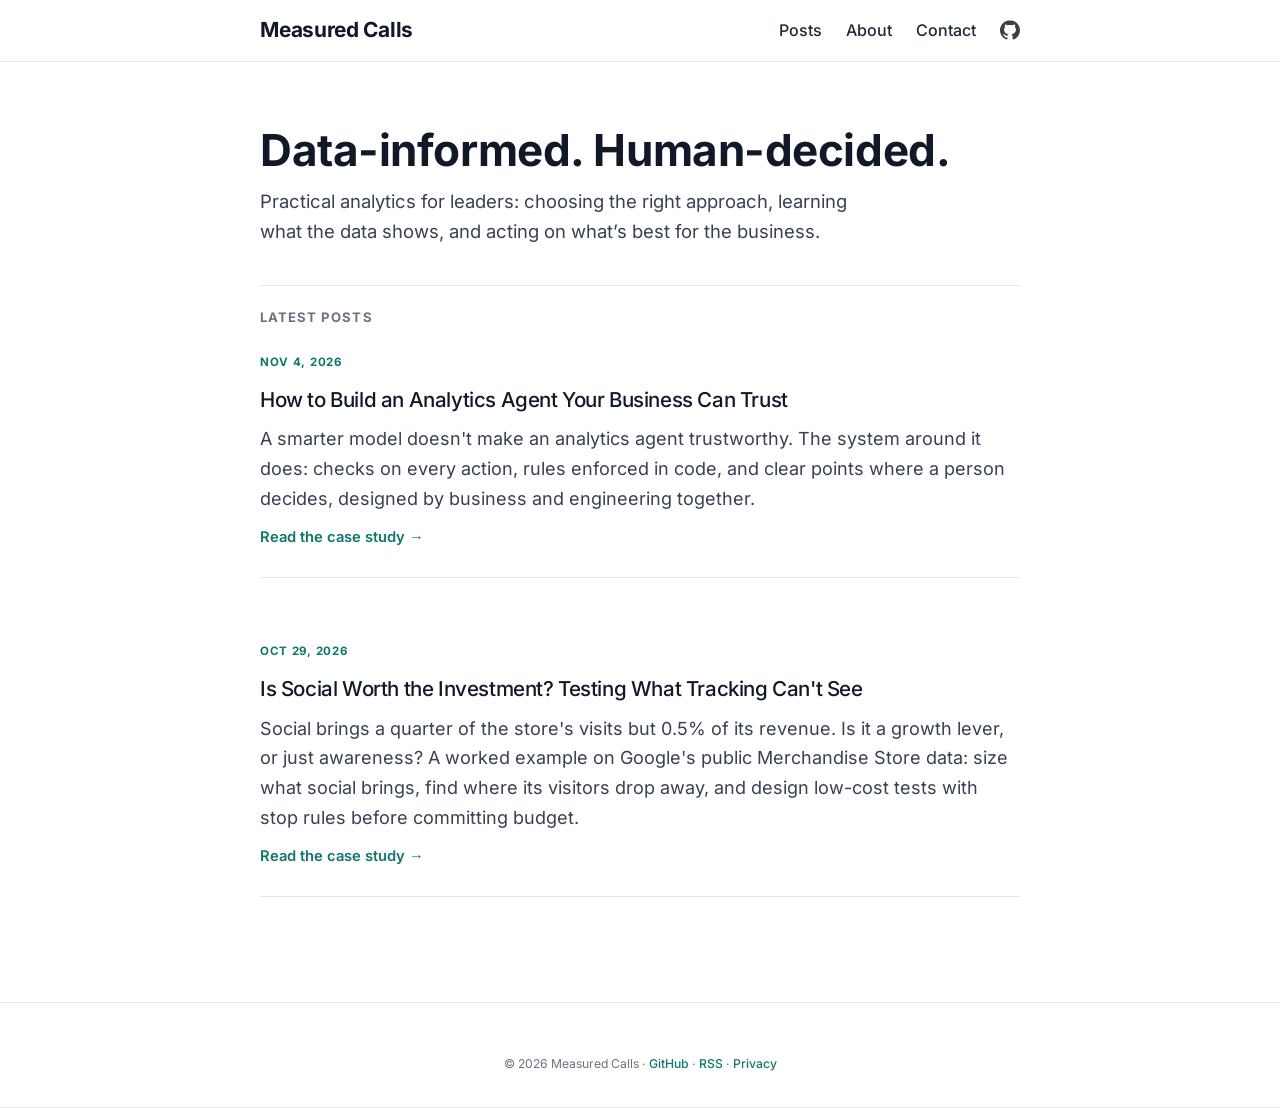
==== index.html @ 53e9ac72 "Release snapshot: 2026-11-05T15:10:46Z" ====
<!DOCTYPE html>
<html lang="en"><head>
  <meta charset="utf-8">
  <meta http-equiv="X-UA-Compatible" content="IE=edge">
  <meta name="viewport" content="width=device-width, initial-scale=1"><!-- Begin Jekyll SEO tag v2.7.1 -->
<title>Measured Calls | Data-informed, human-decided. Practical analytics for leaders: choosing the right approach, learning what the data shows, and acting on what’s best for the business.</title>
<meta name="generator" content="Jekyll v3.9.0" />
<meta property="og:title" content="Measured Calls" />
<meta name="author" content="" />
<meta property="og:locale" content="en_US" />
<meta name="description" content="Data-informed, human-decided. Practical analytics for leaders: choosing the right approach, learning what the data shows, and acting on what’s best for the business." />
<meta property="og:description" content="Data-informed, human-decided. Practical analytics for leaders: choosing the right approach, learning what the data shows, and acting on what’s best for the business." />
<link rel="canonical" href="https://measuredcallshq.github.io/" />
<meta property="og:url" content="https://measuredcallshq.github.io/" />
<meta property="og:site_name" content="Measured Calls" />
<meta name="twitter:card" content="summary" />
<meta property="twitter:title" content="Measured Calls" />
<script type="application/ld+json">
{"url":"https://measuredcallshq.github.io/","name":"Measured Calls","headline":"Measured Calls","sameAs":["https://github.com/measuredcallshq"],"description":"Data-informed, human-decided. Practical analytics for leaders: choosing the right approach, learning what the data shows, and acting on what’s best for the business.","author":{"@type":"Person","name":""},"@type":"WebSite","@context":"https://schema.org"}</script>
<!-- End Jekyll SEO tag -->
<link rel="stylesheet" href="/assets/main.css"><link type="application/atom+xml" rel="alternate" href="https://measuredcallshq.github.io/feed.xml" title="Measured Calls" /><script defer src="https://cloud.umami.is/script.js" data-website-id="e03cd52a-4199-4e36-b0c2-2d3a0d339734"></script>


</head>
<body><header class="site-header" role="banner">

  <div class="wrapper">
    <a class="site-title" rel="author" href="/">Measured Calls</a><nav class="site-nav">
      <a class="page-link" href="/#case-studies">Posts</a>
      <a class="page-link" href="/about/">About</a>
      <a class="page-link" href="/contact/">Contact</a>
      <a class="page-link nav-github" href="https://github.com/measuredcallshq/measuredcallshq.github.io" aria-label="View the source on GitHub">
        <img class="nav-github-icon" src="/assets/img/icons/github.svg" alt="" width="20" height="20">
      </a>
    </nav>
  </div>
</header>
<main class="page-content" aria-label="Content">
      <div class="wrapper">
        <div class="home"><section class="hero" id="intro">
      <h1 id="data-informed-human-decided">Data-informed. Human-decided.</h1>

<p>Practical analytics for leaders: choosing the right approach, learning what the data shows, and acting on what’s best for the business.</p>

    </section><section class="case-studies" id="case-studies">
      <h2 class="section-label">Latest posts</h2>
      <ul class="post-list"><li><span class="post-meta">Nov 4, 2026</span>
          <h3>
            <a class="post-link" href="/analytics-agent-your-business-can-trust/">
              How to Build an Analytics Agent Your Business Can Trust
            </a>
          </h3><p class="post-excerpt">A smarter model doesn't make an analytics agent trustworthy. The system around it does: checks on every action, rules enforced in code, and clear points where a person decides, designed by business and engineering together.</p><a class="read-more" href="/analytics-agent-your-business-can-trust/">Read the case study &rarr;</a>
        </li><li><span class="post-meta">Oct 29, 2026</span>
          <h3>
            <a class="post-link" href="/social-traffic-conversion-case-study/">
              Is Social Worth the Investment? Testing What Tracking Can&#39;t See
            </a>
          </h3><p class="post-excerpt">Social brings a quarter of the store's visits but 0.5% of its revenue. Is it a growth lever, or just awareness? A worked example on Google's public Merchandise Store data: size what social brings, find where its visitors drop away, and design low-cost tests with stop rules before committing budget.</p><a class="read-more" href="/social-traffic-conversion-case-study/">Read the case study &rarr;</a>
        </li></ul>
    </section></div>

      </div>
    </main><footer class="site-footer h-card">
  <data class="u-url" href="/"></data>

  <div class="wrapper"><span class="footer-copyright">&copy; 2026 Measured Calls
      · <a href="https://github.com/measuredcallshq">GitHub</a>
      · <a href="/feed.xml">RSS</a>
      · <a href="/privacy/">Privacy</a></span>
  </div>

</footer>
</body>

</html>
---- assets/main.css ----
@font-face { font-family: "Inter"; font-style: normal; font-weight: 400 800; font-display: swap; src: url("/assets/fonts/inter-var-latin.woff2") format("woff2"); }
/** Reset some basic elements */
body, h1, h2, h3, h4, h5, h6, p, blockquote, pre, hr, dl, dd, ol, ul, figure { margin: 0; padding: 0; }

/** Basic styling */
body { font: 400 18px/1.65 "Inter", -apple-system, BlinkMacSystemFont, "Segoe UI", Roboto, Helvetica, Arial, sans-serif; color: #1f2937; background-color: #ffffff; -webkit-text-size-adjust: 100%; -webkit-font-feature-settings: "kern" 1; -moz-font-feature-settings: "kern" 1; -o-font-feature-settings: "kern" 1; font-feature-settings: "kern" 1; font-kerning: normal; display: flex; min-height: 100vh; flex-direction: column; }

/** Set `margin-bottom` to maintain vertical rhythm */
h1, h2, h3, h4, h5, h6, p, blockquote, pre, ul, ol, dl, figure, .highlight { margin-bottom: 15px; }

/** `main` element */
main { display: block; /* Default value of `display` of `main` element is 'inline' in IE 11. */ }

/** Images */
img { max-width: 100%; vertical-align: middle; }

/** Figures */
figure > img { display: block; }

figcaption { font-size: 15.75px; }

/** Lists */
ul, ol { margin-left: 30px; }

li > ul, li > ol { margin-bottom: 0; }

/** Headings */
h1, h2, h3, h4, h5, h6 { font-weight: 400; }

/** Links */
a { color: #0f766e; text-decoration: none; }
a:visited { color: #06322f; }
a:hover { color: #1f2937; text-decoration: underline; }
.social-media-list a:hover { text-decoration: none; }
.social-media-list a:hover .username { text-decoration: underline; }

/** Blockquotes */
blockquote { color: #6b7280; border-left: 4px solid #eceef1; padding-left: 15px; font-size: 20.25px; letter-spacing: -1px; font-style: italic; }
blockquote > :last-child { margin-bottom: 0; }

/** Code formatting */
pre, code { font-size: 16.875px; border: 1px solid #eceef1; border-radius: 3px; background-color: #eef; }

code { padding: 1px 5px; }

pre { padding: 8px 12px; overflow-x: auto; }
pre > code { border: 0; padding-right: 0; padding-left: 0; }

/** Wrapper */
.wrapper { max-width: -webkit-calc(760px - (30px * 2)); max-width: calc(760px - (30px * 2)); margin-right: auto; margin-left: auto; padding-right: 30px; padding-left: 30px; }
@media screen and (max-width: 800px) { .wrapper { max-width: -webkit-calc(760px - (30px)); max-width: calc(760px - (30px)); padding-right: 15px; padding-left: 15px; } }

/** Clearfix */
.wrapper:after, .footer-col-wrapper:after { content: ""; display: table; clear: both; }

/** Icons */
.svg-icon { width: 16px; height: 16px; display: inline-block; fill: #6b7280; padding-right: 5px; vertical-align: text-top; }

.social-media-list li + li { padding-top: 5px; }

/** Tables */
table { margin-bottom: 30px; width: 100%; text-align: left; color: #405572; border-collapse: collapse; border: 1px solid #eceef1; }
table tr:nth-child(even) { background-color: #fefefe; }
table th, table td { padding: 10px 15px; }
table th { background-color: #f5f6f7; border: 1px solid #e0e3e8; border-bottom-color: #c9ced7; }
table td { border: 1px solid #eceef1; }

/** Site header */
.site-header { border-top: 5px solid #374151; border-bottom: 1px solid #eceef1; min-height: 55.95px; position: relative; }

.site-title { font-size: 29.25px; font-weight: 300; line-height: 66.825px; letter-spacing: -1px; margin-bottom: 0; float: left; }
.site-title, .site-title:visited { color: #374151; }

.site-nav { float: right; line-height: 66.825px; }
.site-nav .nav-trigger { display: none; }
.site-nav .menu-icon { display: none; }
.site-nav .page-link { color: #1f2937; line-height: 1.65; }
.site-nav .page-link:not(:last-child) { margin-right: 20px; }
@media screen and (max-width: 600px) { .site-nav { position: absolute; top: 9px; right: 15px; background-color: #ffffff; border: 1px solid #eceef1; border-radius: 5px; text-align: right; }
  .site-nav label[for="nav-trigger"] { display: block; float: right; width: 36px; height: 36px; z-index: 2; cursor: pointer; }
  .site-nav .menu-icon { display: block; float: right; width: 36px; height: 26px; line-height: 0; padding-top: 10px; text-align: center; }
  .site-nav .menu-icon > svg { fill: #374151; }
  .site-nav input ~ .trigger { clear: both; display: none; }
  .site-nav input:checked ~ .trigger { display: block; padding-bottom: 5px; }
  .site-nav .page-link { display: block; padding: 5px 10px; margin-left: 20px; }
  .site-nav .page-link:not(:last-child) { margin-right: 0; } }

/** Site footer */
.site-footer { border-top: 1px solid #eceef1; padding: 30px 0; }

.footer-heading { font-size: 20.25px; margin-bottom: 15px; }

.contact-list, .social-media-list { list-style: none; margin-left: 0; }

.footer-col-wrapper { font-size: 16.875px; color: #6b7280; margin-left: -15px; }

.footer-col { float: left; margin-bottom: 15px; padding-left: 15px; }

.footer-col-1 { width: -webkit-calc(35% - (30px / 2)); width: calc(35% - (30px / 2)); }

.footer-col-2 { width: -webkit-calc(20% - (30px / 2)); width: calc(20% - (30px / 2)); }

.footer-col-3 { width: -webkit-calc(45% - (30px / 2)); width: calc(45% - (30px / 2)); }

@media screen and (max-width: 800px) { .footer-col-1, .footer-col-2 { width: -webkit-calc(50% - (30px / 2)); width: calc(50% - (30px / 2)); }
  .footer-col-3 { width: -webkit-calc(100% - (30px / 2)); width: calc(100% - (30px / 2)); } }
@media screen and (max-width: 600px) { .footer-col { float: none; width: -webkit-calc(100% - (30px / 2)); width: calc(100% - (30px / 2)); } }
/** Page content */
.page-content { padding: 30px 0; flex: 1; }

.page-heading { font-size: 36px; }

.post-list-heading { font-size: 31.5px; }

.post-list { margin-left: 0; list-style: none; }
.post-list > li { margin-bottom: 30px; }

.post-meta { font-size: 15.75px; color: #6b7280; }

.post-link { display: block; font-size: 27px; }

/** Posts */
.post-header { margin-bottom: 30px; }

.post-title { font-size: 47.25px; letter-spacing: -1px; line-height: 1; }
@media screen and (max-width: 800px) { .post-title { font-size: 40.5px; } }

.post-content { margin-bottom: 30px; }
.post-content h2 { font-size: 36px; }
@media screen and (max-width: 800px) { .post-content h2 { font-size: 31.5px; } }
.post-content h3 { font-size: 29.25px; }
@media screen and (max-width: 800px) { .post-content h3 { font-size: 24.75px; } }
.post-content h4 { font-size: 22.5px; }
@media screen and (max-width: 800px) { .post-content h4 { font-size: 20.25px; } }

/** Syntax highlighting styles */
.highlight { background: #fff; }
.highlighter-rouge .highlight { background: #eef; }
.highlight .c { color: #998; font-style: italic; }
.highlight .err { color: #a61717; background-color: #e3d2d2; }
.highlight .k { font-weight: bold; }
.highlight .o { font-weight: bold; }
.highlight .cm { color: #998; font-style: italic; }
.highlight .cp { color: #999; font-weight: bold; }
.highlight .c1 { color: #998; font-style: italic; }
.highlight .cs { color: #999; font-weight: bold; font-style: italic; }
.highlight .gd { color: #000; background-color: #fdd; }
.highlight .gd .x { color: #000; background-color: #faa; }
.highlight .ge { font-style: italic; }
.highlight .gr { color: #a00; }
.highlight .gh { color: #999; }
.highlight .gi { color: #000; background-color: #dfd; }
.highlight .gi .x { color: #000; background-color: #afa; }
.highlight .go { color: #888; }
.highlight .gp { color: #555; }
.highlight .gs { font-weight: bold; }
.highlight .gu { color: #aaa; }
.highlight .gt { color: #a00; }
.highlight .kc { font-weight: bold; }
.highlight .kd { font-weight: bold; }
.highlight .kp { font-weight: bold; }
.highlight .kr { font-weight: bold; }
.highlight .kt { color: #458; font-weight: bold; }
.highlight .m { color: #099; }
.highlight .s { color: #d14; }
.highlight .na { color: #008080; }
.highlight .nb { color: #0086B3; }
.highlight .nc { color: #458; font-weight: bold; }
.highlight .no { color: #008080; }
.highlight .ni { color: #800080; }
.highlight .ne { color: #900; font-weight: bold; }
.highlight .nf { color: #900; font-weight: bold; }
.highlight .nn { color: #555; }
.highlight .nt { color: #000080; }
.highlight .nv { color: #008080; }
.highlight .ow { font-weight: bold; }
.highlight .w { color: #bbb; }
.highlight .mf { color: #099; }
.highlight .mh { color: #099; }
.highlight .mi { color: #099; }
.highlight .mo { color: #099; }
.highlight .sb { color: #d14; }
.highlight .sc { color: #d14; }
.highlight .sd { color: #d14; }
.highlight .s2 { color: #d14; }
.highlight .se { color: #d14; }
.highlight .sh { color: #d14; }
.highlight .si { color: #d14; }
.highlight .sx { color: #d14; }
.highlight .sr { color: #009926; }
.highlight .s1 { color: #d14; }
.highlight .ss { color: #990073; }
.highlight .bp { color: #999; }
.highlight .vc { color: #008080; }
.highlight .vg { color: #008080; }
.highlight .vi { color: #008080; }
.highlight .il { color: #099; }

body { background-color: #ffffff; }

.wrapper { max-width: clamp(0px, 100% - 60px, 760px); }

h1, h2, h3, h4 { font-weight: 700; letter-spacing: -0.02em; color: #111827; }

h2 { margin-top: 39px; padding-top: 18px; border-top: 1px solid #e5e7eb; font-size: 1.35em; }

h3 { margin-top: 27px; font-size: 1.12em; color: #1f2937; }

strong { color: #111827; font-weight: 600; }

a { color: #0f766e; font-weight: 500; }
a:visited { color: #0f766e; }
a:hover { color: #111827; text-decoration: underline; }

.site-header { position: sticky; top: 0; z-index: 30; background: #ffffff; border-top: none; border-bottom: 1px solid #e5e7eb; min-height: auto; padding: 20px 0; }
.site-header .wrapper { display: flex; align-items: center; justify-content: space-between; }
.site-header .wrapper::after { content: none; }

.site-title { display: inline-block; float: none; font-weight: 700; font-size: 1.3rem; line-height: 1; letter-spacing: -0.01em; color: #111827 !important; }
.site-title:hover { text-decoration: none; color: #0f766e; }

.site-nav { float: none; display: flex; align-items: center; line-height: 1; }
.site-nav .page-link { display: inline-block; color: #1f2937; font-weight: 500; font-size: 1rem; line-height: 1; }
.site-nav .page-link:not(:last-child) { margin-right: 24px; }
.site-nav .page-link:hover { color: #0f766e; text-decoration: none; }
.site-nav .nav-github { display: inline-flex; align-items: center; margin-right: 0; }
.site-nav .nav-github-icon { display: block; opacity: 0.75; transition: opacity 0.15s ease; }
.site-nav .nav-github:hover .nav-github-icon { opacity: 1; }

.home { padding-top: 33px; }

.hero { margin-bottom: 39px; scroll-margin-top: 96px; }
.hero h1 { font-size: 2.75rem; line-height: 1.15; letter-spacing: -0.01em; margin-bottom: 12px; }
.hero p { font-size: 1.15rem; line-height: 1.6; color: #374151; max-width: 600px; margin-bottom: 18px; }
.hero p:last-child { margin-bottom: 0; }

.case-studies { scroll-margin-top: 96px; }

.section-label { font-size: 0.82rem; font-weight: 700; text-transform: uppercase; letter-spacing: 0.08em; color: #6b7280; border-top: 1px solid #e5e7eb; padding-top: 21px; margin-top: 0; margin-bottom: 12px; }

.post-list { list-style: none; margin-left: 0; }
.post-list > li { padding: 26px 0; border-bottom: 1px solid #e5e7eb; }
.post-list > li:first-child { padding-top: 4px; }
.post-list .post-meta { text-transform: uppercase; letter-spacing: 0.06em; font-size: 0.72rem; font-weight: 700; color: #0f766e; }
.post-list h3 { margin: 8px 0 8px; }
.post-list h3 .post-link { color: #111827; font-size: 1.28rem; }
.post-list h3 .post-link:hover { color: #0f766e; text-decoration: none; }
.post-list p { color: #374151; }

.rss-subscribe { margin-top: 18px; color: #6b7280; font-size: 0.85rem; }

.back-link { display: inline-block; font-size: 0.85rem; font-weight: 600; color: #6b7280; margin-bottom: 18px; }
.back-link:hover { color: #0f766e; text-decoration: none; }

.post-header { margin-bottom: 30px; }
.post-header .post-title { font-size: 2.4rem; line-height: 1.2; }
.post-header .post-meta { display: inline-block; margin-top: 10px; font-size: 0.8rem; font-weight: 700; text-transform: uppercase; letter-spacing: 0.06em; color: #0f766e; }

.post-content > p:first-of-type em:only-child, .post-content > p:first-child > em:only-child { display: block; font-size: 0.95rem; color: #6b7280; border-left: 3px solid #e5e7eb; padding-left: 14px; margin-bottom: 24px; }
.post-content .summary-card { background: #f1f6f5; border-radius: 10px; padding: 22px 26px 26px; margin-bottom: 33px; font-size: 1.04em; }
.post-content .summary-card h2 { margin-top: 0; padding-top: 0; border-top: none; font-size: 1.3em; }
.post-content .summary-card table { font-size: 0.86em; background: #ffffff; }
.post-content .summary-card p > strong:only-child { display: block; margin-top: 21px; font-size: 0.86em; font-weight: 700; text-transform: uppercase; letter-spacing: 0.06em; color: #374151; }
.post-content .summary-card > :first-child p > strong:only-child { margin-top: 0; }
.post-content hr { border: 0; border-top: 1px solid #e5e7eb; margin: 27px 0; }
.post-content figure { margin: 18px 0; text-align: center; }
.post-content figure img { border: 1px solid #e5e7eb; border-radius: 6px; }
.post-content figcaption { color: #6b7280; margin-top: 10px; font-size: 0.86rem; line-height: 1.5; }
.post-content blockquote { border-left: 3px solid #0f766e; color: #1f2937; padding-left: 16px; font-style: normal; letter-spacing: normal; }
.post-content table { border: none; font-size: 0.92rem; color: #1f2937; }
.post-content table thead th { background: transparent; color: #111827; border: none; border-bottom: 2px solid #111827; font-weight: 700; text-transform: uppercase; letter-spacing: 0.04em; font-size: 0.74rem; }
.post-content table tr:nth-child(even) { background-color: #f1f6f5; }
.post-content table td, .post-content table th { border: none; border-bottom: 1px solid #e5e7eb; }
.post-content table strong { color: #0f766e; }

.post--reference .post-title { font-size: 2rem; }
.post--reference .post-content { font-size: 0.94em; }

.site-footer { background: #ffffff; border-top: 1px solid #e5e7eb; border-bottom: 1px solid #e5e7eb; margin-top: 45px; padding: 33px 0; text-align: center; }
.site-footer .wrapper { display: flex; flex-direction: column; align-items: center; max-width: 420px; }
.site-footer .footer-title { font-weight: 700; color: #111827; font-size: 1rem; }
.site-footer .footer-tagline { color: #374151; font-size: 0.88rem; margin-top: 4px; }
.site-footer .footer-copyright { color: #6b7280; font-size: 0.76rem; margin-top: 18px; }

.site-author { margin-left: 10px; font-size: 0.9rem; color: #6b7280; }

.post-list .post-excerpt { color: #374151; margin-bottom: 8px; }

.read-more { font-size: 0.92rem; font-weight: 600; color: #0f766e; }
.read-more:hover { text-decoration: underline; }

.author-box { margin-top: 45px; padding: 16px 20px; background: #f1f6f5; border-radius: 8px; font-size: 0.95rem; }
.author-box p { margin: 0; }

.post-content h2, .post-content h3 { scroll-margin-top: 96px; }

.toc { position: fixed; top: 50%; right: 18px; transform: translateY(-50%); z-index: 20; }

.toc-rail { display: flex; flex-direction: column; align-items: flex-end; gap: 7px; padding: 10px 4px; cursor: pointer; }

.toc-bar { display: block; height: 2px; border-radius: 2px; background: #d4d4d1; transition: background 0.15s ease; }
.toc-bar.toc-bar-l2 { width: 16px; }
.toc-bar.toc-bar-l3 { width: 9px; }
.toc-bar.active { background: #1f2937; }

.toc-panel { position: absolute; top: 50%; right: 0; transform: translateY(-50%); width: 280px; max-height: 70vh; overflow-y: auto; padding: 8px; background: #ffffff; border: 1px solid #e5e7eb; border-radius: 10px; box-shadow: 0 8px 28px rgba(15, 23, 42, 0.12); opacity: 0; visibility: hidden; transition: opacity 0.15s ease, visibility 0.15s ease; }
.toc-panel ol { list-style: none; margin: 0; padding: 0; }
.toc-panel li { margin: 0; }
.toc-panel a { display: block; padding: 4px 10px; border-radius: 6px; font-size: 0.84rem; line-height: 1.4; color: #6b7280; }
.toc-panel a:hover { background: #f1f1ef; color: #1f2937; text-decoration: none; }
.toc-panel .toc-l2 a { color: #374151; }
.toc-panel .toc-l3 a { padding-left: 24px; }
.toc-panel .active a { color: #111827; font-weight: 600; }

.toc:hover .toc-panel, .toc:focus-within .toc-panel, .toc.open .toc-panel { opacity: 1; visibility: visible; }

.toc:hover .toc-rail, .toc.open .toc-rail { opacity: 0; }

@media screen and (max-width: 600px) { .toc { right: 6px; }
  .toc-panel { width: min(280px, calc(100vw - 24px)); } }
.page-subtitle { margin-top: -8px; margin-bottom: 30px; font-size: 1.2rem; font-weight: 500; color: #374151; }

@media screen and (max-width: 600px) { .hero h1 { font-size: 2.1rem; }
  .post-header .post-title { font-size: 1.9rem; }
  .post--reference .post-title { font-size: 1.65rem; } }
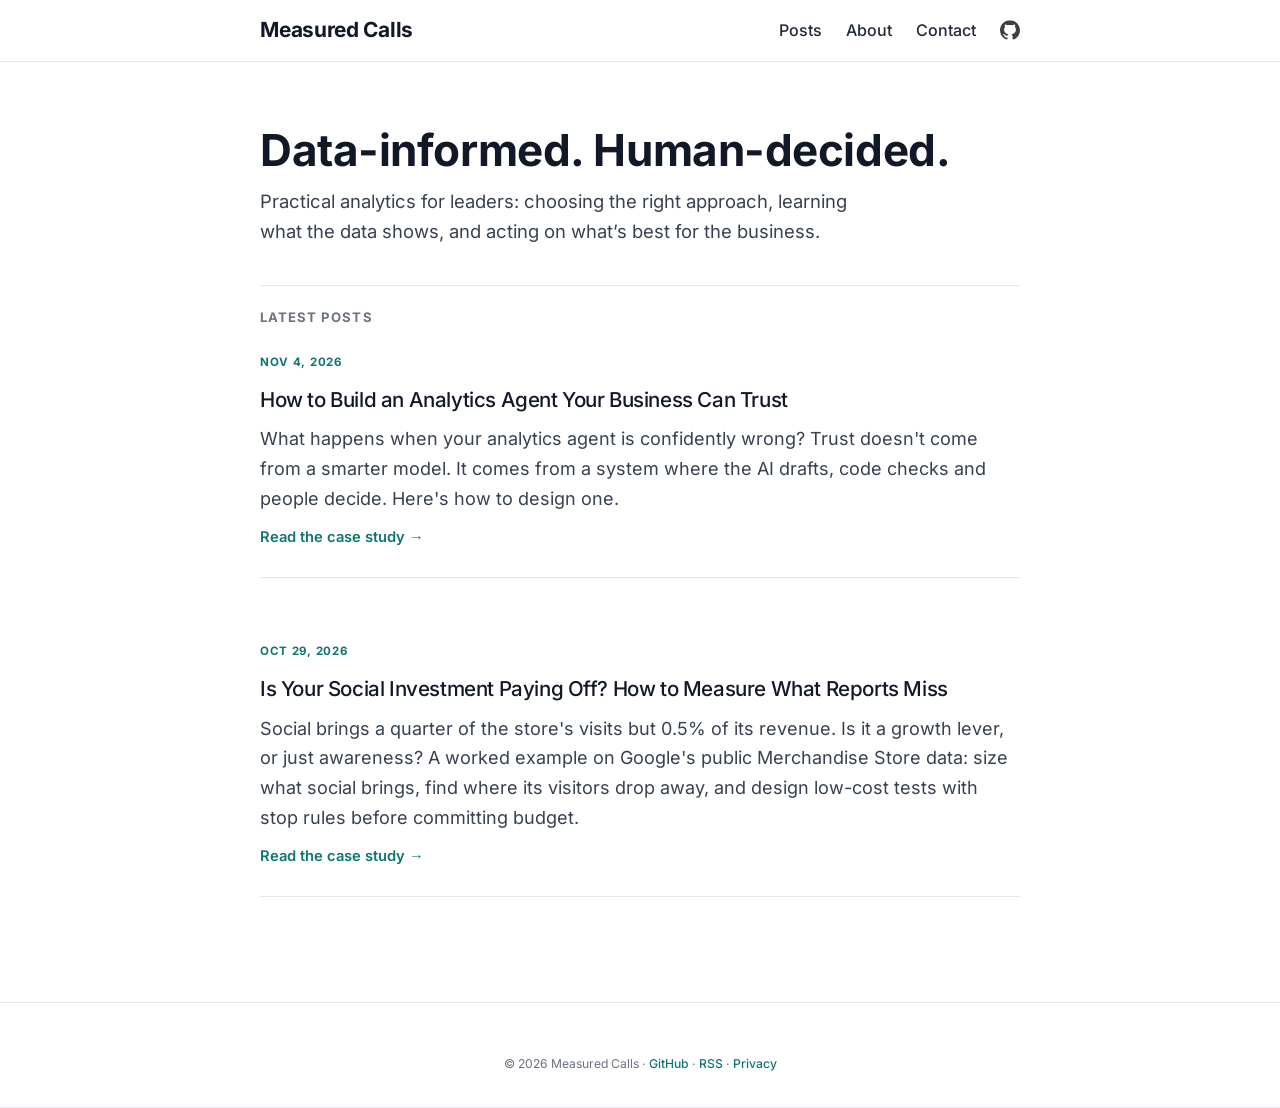
==== commit 97d3bb30: "Release snapshot: 2026-11-10T16:29:53Z" ====
--- a/index.html
+++ b/index.html
@@ -49,11 +49,11 @@
             <a class="post-link" href="/analytics-agent-your-business-can-trust/">
               How to Build an Analytics Agent Your Business Can Trust
             </a>
-          </h3><p class="post-excerpt">A smarter model doesn't make an analytics agent trustworthy. The system around it does: checks on every action, rules enforced in code, and clear points where a person decides, designed by business and engineering together.</p><a class="read-more" href="/analytics-agent-your-business-can-trust/">Read the case study &rarr;</a>
+          </h3><p class="post-excerpt">What happens when your analytics agent is confidently wrong? Trust doesn't come from a smarter model. It comes from a system where the AI drafts, code checks and people decide. Here's how to design one.</p><a class="read-more" href="/analytics-agent-your-business-can-trust/">Read the case study &rarr;</a>
         </li><li><span class="post-meta">Oct 29, 2026</span>
           <h3>
             <a class="post-link" href="/social-traffic-conversion-case-study/">
-              Is Social Worth the Investment? Testing What Tracking Can&#39;t See
+              Is Your Social Investment Paying Off? How to Measure What Reports Miss
             </a>
           </h3><p class="post-excerpt">Social brings a quarter of the store's visits but 0.5% of its revenue. Is it a growth lever, or just awareness? A worked example on Google's public Merchandise Store data: size what social brings, find where its visitors drop away, and design low-cost tests with stop rules before committing budget.</p><a class="read-more" href="/social-traffic-conversion-case-study/">Read the case study &rarr;</a>
         </li></ul>
